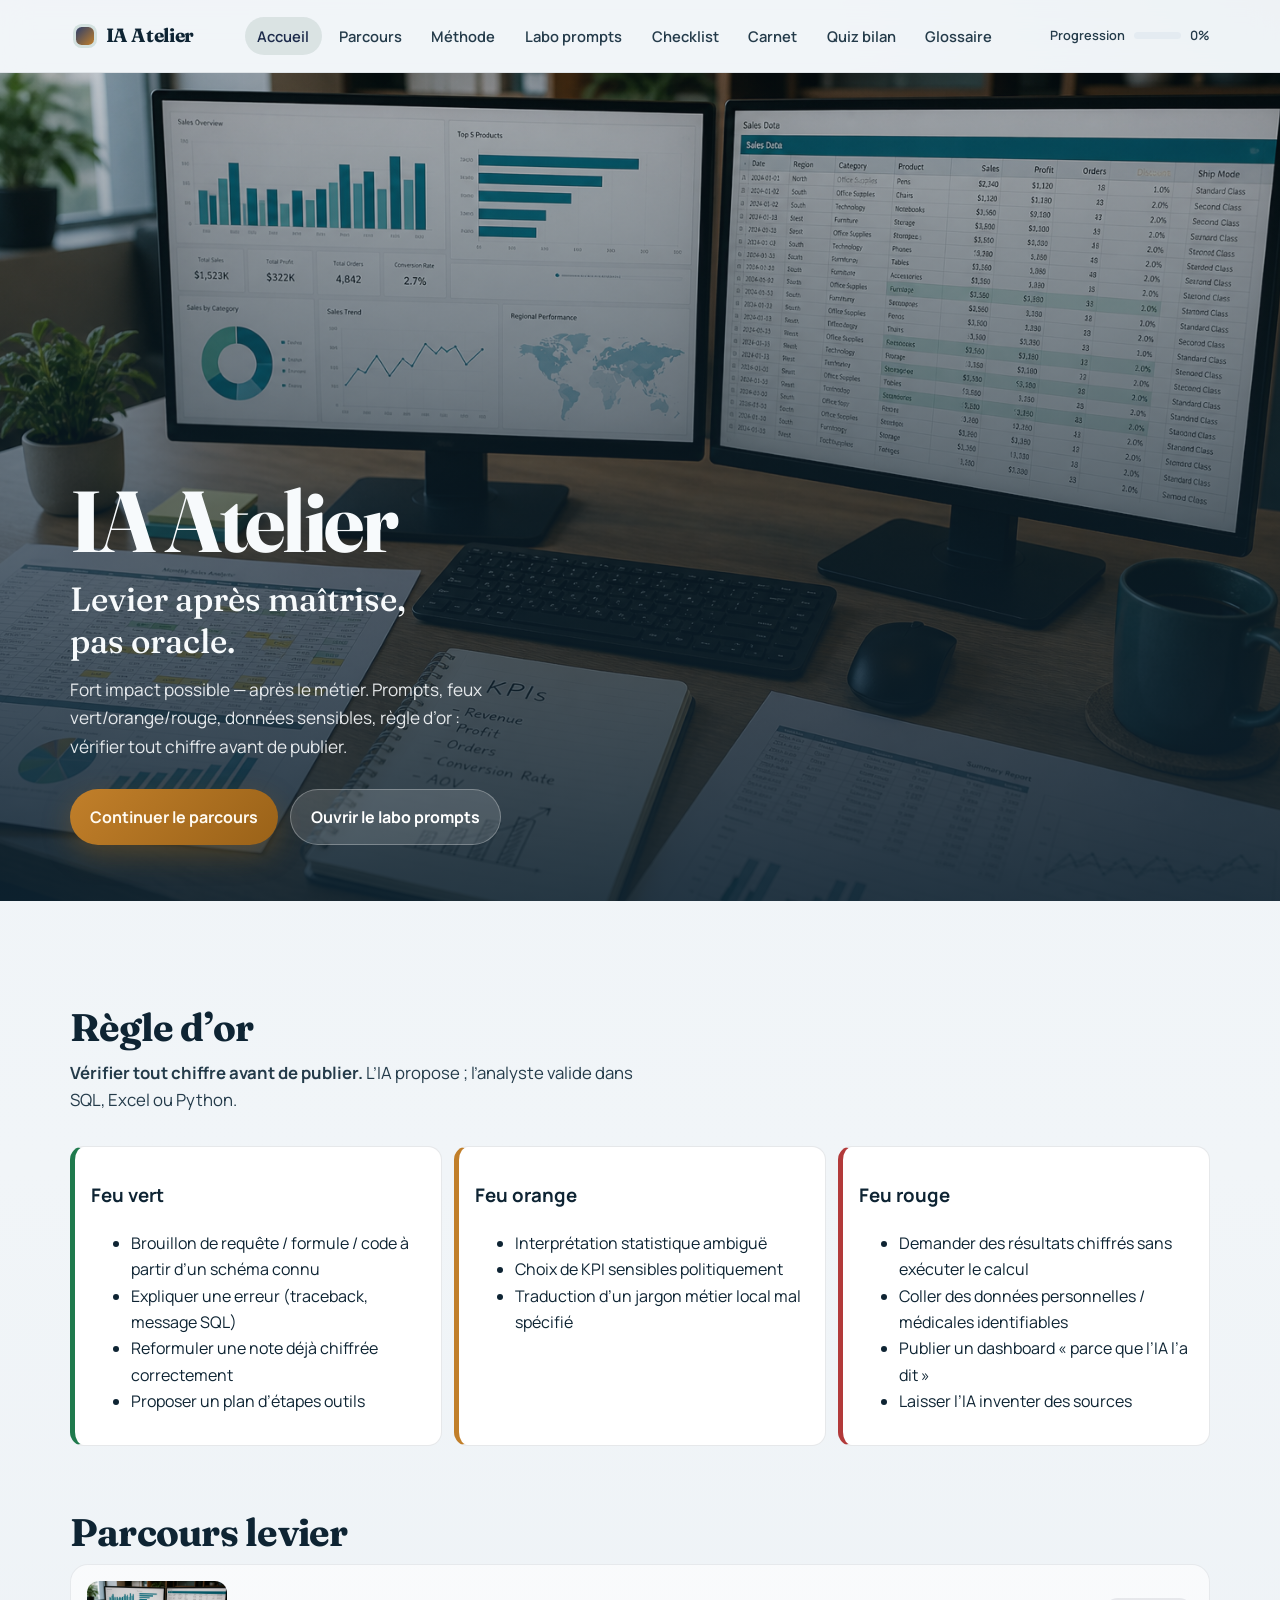
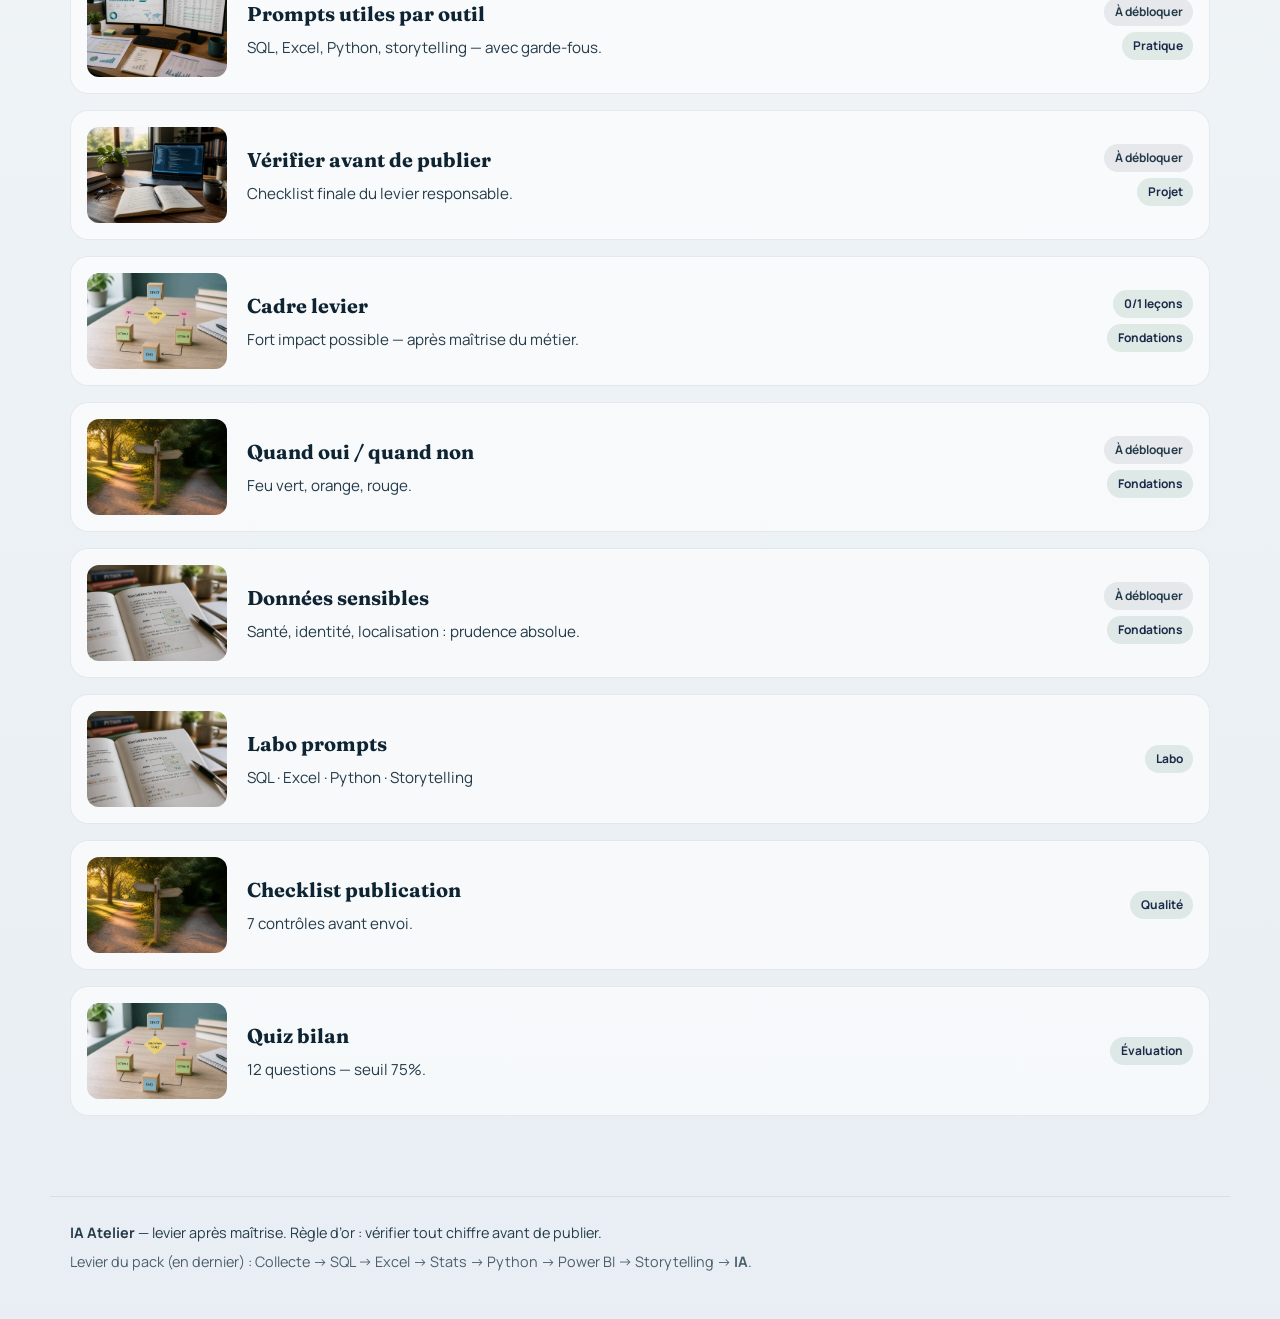
==== 08_ia-atelier/index.html @ 306015ab "Initial commit: CAS Academy — Campus Analyse & Suivi Plateforme unifiée Data Analyst et Expert S&E." ====
<!DOCTYPE html>
<html lang="fr">
<head>
  <meta charset="UTF-8" />
  <meta name="viewport" content="width=device-width, initial-scale=1" />
  <meta name="description" content="IA Atelier — levier Data Analyst après maîtrise : prompts, vérification des chiffres, données sensibles, limites." />
  <title>IA Atelier — Levier Data Analyst</title>
  <link rel="preconnect" href="https://fonts.googleapis.com" />
  <link rel="preconnect" href="https://fonts.gstatic.com" crossorigin />
  <link href="https://fonts.googleapis.com/css2?family=Fraunces:opsz,wght@9..144,500;9..144,700&family=Manrope:wght@400;500;600;700&family=JetBrains+Mono:wght@400;500&display=swap" rel="stylesheet" />
  <link rel="stylesheet" href="css/styles.css" />
  <style>
    :root {
      --leaf: #2c3e6b;
      --forest: #1c2a4a;
      --mint: #7f93c4;
      --amber: #c17f2a;
      --amber-deep: #9a6218;
      --sky: #3d5a8a;
    }
    .brand-mark { background: linear-gradient(135deg, #2c3e6b, #c17f2a); }
    .prompt-card {
      background: #fff;
      border: 1px solid rgba(14,36,51,0.12);
      border-radius: 14px;
      padding: 0.9rem 1rem;
      margin-bottom: 0.75rem;
    }
    .prompt-card pre {
      margin: 0.5rem 0 0;
      padding: 0.75rem;
      background: #122633;
      color: #d7e8f2;
      border-radius: 10px;
      white-space: pre-wrap;
      font-size: 0.82rem;
      font-family: var(--font-mono);
    }
    .traffic {
      display: grid;
      grid-template-columns: repeat(auto-fit, minmax(220px, 1fr));
      gap: 0.75rem;
    }
    .traffic article {
      border-radius: 14px;
      padding: 0.9rem 1rem;
      border: 1px solid rgba(14,36,51,0.1);
      background: #fff;
    }
    .traffic .go { border-left: 5px solid #1f7a4d; }
    .traffic .slow { border-left: 5px solid #c17f2a; }
    .traffic .stop { border-left: 5px solid #b23a3a; }
    .check-item {
      display: flex; gap: 0.6rem; align-items: flex-start;
      padding: 0.55rem 0.2rem; border-bottom: 1px solid #e6eef3;
      font-size: 0.95rem;
    }
    .lab-selects {
      display: flex; flex-wrap: wrap; gap: 0.6rem; margin: 0.75rem 0 1rem;
    }
    .lab-selects select, .lab-selects button {
      font: inherit; padding: 0.55rem 0.75rem; border-radius: 10px; border: 1px solid #c5d4df;
    }
    .sensitive-box {
      background: #fff5f5;
      border: 1px solid #e8b4b4;
      border-radius: 14px;
      padding: 0.9rem 1rem;
      margin: 0.75rem 0;
    }
  </style>
</head>
<body>
  <a class="skip-link" href="#main">Aller au contenu</a>
  <header class="site-header">
    <div class="header-inner">
      <button type="button" class="brand" data-nav="home" aria-label="Accueil">
        <span class="brand-mark" aria-hidden="true"></span>
        <span class="brand-text">IA Atelier</span>
      </button>
      <nav class="site-nav" aria-label="Navigation principale">
        <button type="button" data-nav="home">Accueil</button>
        <button type="button" data-nav="parcours">Parcours</button>
        <button type="button" data-nav="methode">Méthode</button>
        <button type="button" data-nav="labo">Labo prompts</button>
        <button type="button" data-nav="checklist">Checklist</button>
        <button type="button" data-nav="carnet">Carnet</button>
        <button type="button" data-nav="bilan">Quiz bilan</button>
        <button type="button" data-nav="glossaire">Glossaire</button>
      </nav>
      <div class="header-progress" title="Progression">
        <span class="progress-label">Progression</span>
        <div class="progress-track"><div class="progress-fill" id="global-progress-fill"></div></div>
        <span class="progress-value" id="global-progress-value">0%</span>
      </div>
    </div>
  </header>
  <main id="main"></main>
  <footer class="site-footer">
    <p><strong>IA Atelier</strong> — levier après maîtrise. Règle d’or : vérifier tout chiffre avant de publier.</p>
    <p class="footer-note">Levier du pack (en dernier) : Collecte → SQL → Excel → Stats → Python → Power BI → Storytelling → <strong>IA</strong>.</p>
  </footer>
  <script src="js/content.js"></script>
  <script src="js/prompt-lab.js"></script>
  <script src="js/app.js"></script>
</body>
</html>
---- 08_ia-atelier/css/styles.css ----
/* Python Atelier — identité visuelle académique, claire, chaleureuse */

:root {
  --ink: #0e2433;
  --ink-soft: #243b4a;
  --forest: #1b4332;
  --leaf: #2d6a4f;
  --mint: #95d5b2;
  --paper: #f1f5f8;
  --paper-2: #e4ebf1;
  --mist: #c5d4df;
  --amber: #c9852a;
  --amber-deep: #a66b18;
  --sky: #3d7ea6;
  --danger: #b23a3a;
  --ok: #1f7a4d;
  --code-bg: #122633;
  --shadow: 0 18px 50px rgba(14, 36, 51, 0.12);
  --radius: 18px;
  --font-display: "Fraunces", Georgia, serif;
  --font-body: "Manrope", system-ui, sans-serif;
  --font-mono: "JetBrains Mono", ui-monospace, monospace;
  --header-h: 72px;
  --ease: cubic-bezier(0.22, 1, 0.36, 1);
}

*,
*::before,
*::after {
  box-sizing: border-box;
}

html {
  scroll-behavior: smooth;
}

body {
  margin: 0;
  min-height: 100vh;
  font-family: var(--font-body);
  color: var(--ink);
  background:
    radial-gradient(1200px 600px at 10% -10%, rgba(61, 126, 166, 0.14), transparent 55%),
    radial-gradient(900px 500px at 100% 0%, rgba(45, 106, 79, 0.12), transparent 50%),
    linear-gradient(180deg, #eef3f7 0%, var(--paper) 40%, #e8eef3 100%);
  line-height: 1.65;
}

img {
  max-width: 100%;
  display: block;
}

button,
input,
textarea,
select {
  font: inherit;
}

button {
  cursor: pointer;
  border: none;
  background: none;
  color: inherit;
}

.skip-link {
  position: absolute;
  left: -999px;
  top: 0;
  background: var(--ink);
  color: white;
  padding: 0.75rem 1rem;
  z-index: 1000;
}

.skip-link:focus {
  left: 1rem;
  top: 1rem;
}

/* Header */

.site-header {
  position: sticky;
  top: 0;
  z-index: 50;
  backdrop-filter: blur(14px);
  background: rgba(241, 245, 248, 0.86);
  border-bottom: 1px solid rgba(14, 36, 51, 0.08);
}

.header-inner {
  max-width: 1180px;
  margin: 0 auto;
  min-height: var(--header-h);
  padding: 0.75rem 1.25rem;
  display: flex;
  align-items: center;
  gap: 1.25rem;
  justify-content: space-between;
}

.brand {
  display: inline-flex;
  align-items: center;
  gap: 0.7rem;
  font-family: var(--font-display);
  font-weight: 700;
  font-size: 1.2rem;
  letter-spacing: -0.02em;
}

.brand-mark {
  width: 1.15rem;
  height: 1.15rem;
  border-radius: 0.35rem;
  background:
    linear-gradient(135deg, var(--leaf), var(--sky));
  box-shadow: 0 0 0 3px rgba(45, 106, 79, 0.15);
}

.site-nav {
  display: flex;
  flex-wrap: wrap;
  gap: 0.25rem;
}

.site-nav button {
  padding: 0.45rem 0.8rem;
  border-radius: 999px;
  color: var(--ink-soft);
  font-weight: 600;
  font-size: 0.92rem;
  transition: background 0.25s var(--ease), color 0.25s var(--ease);
}

.site-nav button:hover,
.site-nav button[aria-current="page"] {
  background: rgba(27, 67, 50, 0.1);
  color: var(--forest);
}

.header-progress {
  display: flex;
  align-items: center;
  gap: 0.55rem;
  min-width: 160px;
  font-size: 0.8rem;
  font-weight: 600;
  color: var(--ink-soft);
}

.progress-track {
  flex: 1;
  height: 7px;
  border-radius: 999px;
  background: var(--paper-2);
  overflow: hidden;
}

.progress-fill {
  height: 100%;
  width: 0%;
  background: linear-gradient(90deg, var(--leaf), var(--sky));
  transition: width 0.5s var(--ease);
}

/* Layout */

#main {
  min-height: calc(100vh - var(--header-h) - 120px);
}

.wrap {
  max-width: 1180px;
  margin: 0 auto;
  padding: 2rem 1.25rem 4rem;
}

/* Hero — une seule composition, brand d'abord */

.hero {
  position: relative;
  min-height: min(92vh, 860px);
  display: grid;
  align-items: end;
  color: #f7fafc;
  overflow: hidden;
  isolation: isolate;
}

.hero-media {
  position: absolute;
  inset: 0;
  z-index: -2;
}

.hero-media img {
  width: 100%;
  height: 100%;
  object-fit: cover;
  transform: scale(1.04);
  animation: heroDrift 18s var(--ease) infinite alternate;
}

.hero::after {
  content: "";
  position: absolute;
  inset: 0;
  z-index: -1;
  background:
    linear-gradient(180deg, rgba(14, 36, 51, 0.25) 0%, rgba(14, 36, 51, 0.55) 45%, rgba(14, 36, 51, 0.88) 100%);
}

.hero-content {
  max-width: 1180px;
  width: 100%;
  margin: 0 auto;
  padding: 5rem 1.25rem 3.5rem;
  animation: riseIn 0.9s var(--ease) both;
}

.hero-brand {
  font-family: var(--font-display);
  font-size: clamp(2.8rem, 7vw, 5.4rem);
  line-height: 0.95;
  letter-spacing: -0.03em;
  margin: 0 0 1rem;
  font-weight: 700;
}

.hero h1 {
  margin: 0 0 0.85rem;
  max-width: 16ch;
  font-family: var(--font-display);
  font-size: clamp(1.45rem, 2.8vw, 2.1rem);
  font-weight: 500;
  line-height: 1.25;
}

.hero-lead {
  margin: 0 0 1.75rem;
  max-width: 38ch;
  font-size: 1.08rem;
  color: rgba(247, 250, 252, 0.9);
}

.hero-actions {
  display: flex;
  flex-wrap: wrap;
  gap: 0.75rem;
}

.btn {
  display: inline-flex;
  align-items: center;
  justify-content: center;
  gap: 0.5rem;
  padding: 0.85rem 1.25rem;
  border-radius: 999px;
  font-weight: 700;
  transition: transform 0.25s var(--ease), background 0.25s var(--ease), box-shadow 0.25s var(--ease);
}

.btn:hover {
  transform: translateY(-2px);
}

.btn-primary {
  background: linear-gradient(135deg, var(--amber), var(--amber-deep));
  color: #fffaf0;
  box-shadow: 0 10px 28px rgba(166, 107, 24, 0.35);
}

.btn-secondary {
  background: rgba(255, 255, 255, 0.14);
  color: white;
  border: 1px solid rgba(255, 255, 255, 0.28);
  backdrop-filter: blur(8px);
}

.btn-dark {
  background: var(--ink);
  color: white;
}

.btn-ghost {
  background: transparent;
  border: 1px solid rgba(14, 36, 51, 0.18);
  color: var(--ink);
}

.btn-small {
  padding: 0.55rem 0.95rem;
  font-size: 0.9rem;
}

/* Sections */

.section-title {
  font-family: var(--font-display);
  font-size: clamp(1.8rem, 3vw, 2.5rem);
  letter-spacing: -0.02em;
  margin: 0 0 0.6rem;
  line-height: 1.15;
}

.section-lead {
  margin: 0 0 2rem;
  max-width: 58ch;
  color: var(--ink-soft);
  font-size: 1.05rem;
}

.home-method {
  padding: 4.5rem 0 2rem;
}

.method-strip {
  display: grid;
  grid-template-columns: repeat(4, 1fr);
  gap: 1rem;
  margin-top: 1.5rem;
}

.method-step {
  position: relative;
  padding: 1.4rem 1.2rem 1.5rem;
  border-radius: var(--radius);
  background: rgba(255, 255, 255, 0.55);
  border: 1px solid rgba(14, 36, 51, 0.08);
  overflow: hidden;
  animation: riseIn 0.7s var(--ease) both;
}

.method-step:nth-child(2) { animation-delay: 0.08s; }
.method-step:nth-child(3) { animation-delay: 0.16s; }
.method-step:nth-child(4) { animation-delay: 0.24s; }

.method-step::before {
  content: "";
  position: absolute;
  inset: auto auto 0 0;
  width: 100%;
  height: 3px;
  background: linear-gradient(90deg, var(--leaf), var(--sky));
  transform: scaleX(0);
  transform-origin: left;
  transition: transform 0.45s var(--ease);
}

.method-step:hover::before {
  transform: scaleX(1);
}

.method-num {
  display: inline-block;
  font-family: var(--font-display);
  font-size: 1.8rem;
  color: var(--leaf);
  margin-bottom: 0.35rem;
}

.method-step h3 {
  margin: 0 0 0.4rem;
  font-size: 1.15rem;
}

.method-step p {
  margin: 0;
  color: var(--ink-soft);
  font-size: 0.95rem;
}

.home-path {
  padding: 2rem 0 1rem;
}

.path-list {
  display: grid;
  gap: 1rem;
}

.path-item {
  display: grid;
  grid-template-columns: 140px 1fr auto;
  gap: 1.25rem;
  align-items: center;
  padding: 1rem;
  border-radius: var(--radius);
  background: rgba(255, 255, 255, 0.6);
  border: 1px solid rgba(14, 36, 51, 0.08);
  text-align: left;
  transition: transform 0.25s var(--ease), box-shadow 0.25s var(--ease);
}

.path-item:hover {
  transform: translateY(-3px);
  box-shadow: var(--shadow);
}

.path-item img {
  width: 140px;
  height: 96px;
  object-fit: cover;
  border-radius: 12px;
}

.path-item h3 {
  margin: 0 0 0.3rem;
  font-family: var(--font-display);
  font-size: 1.25rem;
}

.path-item p {
  margin: 0;
  color: var(--ink-soft);
  font-size: 0.95rem;
}

.path-meta {
  display: flex;
  flex-direction: column;
  align-items: flex-end;
  gap: 0.4rem;
  min-width: 110px;
}

.badge {
  display: inline-flex;
  padding: 0.25rem 0.65rem;
  border-radius: 999px;
  font-size: 0.75rem;
  font-weight: 700;
  background: rgba(45, 106, 79, 0.12);
  color: var(--forest);
}

.badge-done {
  background: rgba(31, 122, 77, 0.15);
  color: var(--ok);
}

.badge-locked {
  background: rgba(14, 36, 51, 0.08);
  color: var(--ink-soft);
}

/* Parcours */

.module-grid {
  display: grid;
  gap: 1.25rem;
}

.module-block {
  display: grid;
  grid-template-columns: 220px 1fr;
  gap: 0;
  border-radius: calc(var(--radius) + 4px);
  overflow: hidden;
  background: rgba(255, 255, 255, 0.65);
  border: 1px solid rgba(14, 36, 51, 0.08);
  box-shadow: 0 8px 30px rgba(14, 36, 51, 0.05);
}

.module-visual {
  position: relative;
  min-height: 220px;
}

.module-visual img {
  width: 100%;
  height: 100%;
  object-fit: cover;
}

.module-body {
  padding: 1.4rem 1.5rem 1.5rem;
}

.module-body h2 {
  margin: 0 0 0.4rem;
  font-family: var(--font-display);
  font-size: 1.55rem;
}

.module-body > p {
  margin: 0 0 1rem;
  color: var(--ink-soft);
}

.lesson-list {
  display: grid;
  gap: 0.55rem;
}

.lesson-row {
  display: grid;
  grid-template-columns: 1fr auto;
  gap: 0.75rem;
  align-items: center;
  padding: 0.75rem 0.9rem;
  border-radius: 12px;
  background: rgba(241, 245, 248, 0.9);
  border: 1px solid transparent;
  text-align: left;
  transition: border-color 0.2s var(--ease), background 0.2s var(--ease);
}

.lesson-row:hover:not(:disabled) {
  border-color: rgba(45, 106, 79, 0.35);
  background: white;
}

.lesson-row:disabled {
  opacity: 0.55;
  cursor: not-allowed;
}

.lesson-row strong {
  display: block;
  font-size: 0.98rem;
}

.lesson-row span {
  color: var(--ink-soft);
  font-size: 0.85rem;
}

/* Lesson view */

.lesson-layout {
  display: grid;
  grid-template-columns: 250px 1fr;
  gap: 1.5rem;
  align-items: start;
}

.lesson-aside {
  position: sticky;
  top: calc(var(--header-h) + 1rem);
  padding: 1rem;
  border-radius: var(--radius);
  background: rgba(255, 255, 255, 0.7);
  border: 1px solid rgba(14, 36, 51, 0.08);
}

.lesson-aside h2 {
  margin: 0 0 0.75rem;
  font-size: 1rem;
  font-family: var(--font-display);
}

.phase-nav {
  display: grid;
  gap: 0.4rem;
}

.phase-nav button {
  text-align: left;
  padding: 0.55rem 0.7rem;
  border-radius: 10px;
  font-weight: 600;
  font-size: 0.9rem;
  color: var(--ink-soft);
}

.phase-nav button[aria-current="true"],
.phase-nav button:hover {
  background: rgba(27, 67, 50, 0.1);
  color: var(--forest);
}

.lesson-panel {
  padding: 1.75rem;
  border-radius: calc(var(--radius) + 2px);
  background: rgba(255, 255, 255, 0.78);
  border: 1px solid rgba(14, 36, 51, 0.08);
  box-shadow: var(--shadow);
  animation: riseIn 0.45s var(--ease) both;
}

.lesson-kicker {
  margin: 0 0 0.35rem;
  color: var(--leaf);
  font-weight: 700;
  font-size: 0.85rem;
  letter-spacing: 0.04em;
  text-transform: uppercase;
}

.lesson-panel h1 {
  margin: 0 0 1rem;
  font-family: var(--font-display);
  font-size: clamp(1.7rem, 3vw, 2.3rem);
  letter-spacing: -0.02em;
  line-height: 1.15;
}

.lesson-figure {
  margin: 0 0 1.5rem;
  border-radius: 16px;
  overflow: hidden;
}

.lesson-figure img {
  width: 100%;
  max-height: 320px;
  object-fit: cover;
}

.lesson-figure figcaption {
  padding: 0.65rem 0.85rem;
  background: var(--paper-2);
  font-size: 0.85rem;
  color: var(--ink-soft);
}

.prose p,
.prose li {
  color: var(--ink-soft);
}

.prose p {
  margin: 0 0 1rem;
}

.prose ul,
.prose ol {
  margin: 0 0 1.2rem;
  padding-left: 1.2rem;
}

.prose strong {
  color: var(--ink);
}

.callout {
  margin: 1.25rem 0;
  padding: 1rem 1.1rem;
  border-radius: 14px;
  background: linear-gradient(135deg, rgba(45, 106, 79, 0.1), rgba(61, 126, 166, 0.1));
  border-left: 4px solid var(--leaf);
}

.callout h3 {
  margin: 0 0 0.35rem;
  font-size: 1rem;
}

.callout p {
  margin: 0;
}

.analogy {
  margin: 1.25rem 0;
  padding: 1.1rem 1.2rem;
  border-radius: 14px;
  background: rgba(201, 133, 42, 0.1);
  border: 1px solid rgba(201, 133, 42, 0.22);
}

.analogy h3 {
  margin: 0 0 0.35rem;
  color: var(--amber-deep);
  font-size: 0.95rem;
}

.code-block {
  margin: 1.1rem 0;
  border-radius: 14px;
  overflow: hidden;
  background: var(--code-bg);
  color: #e7f0f6;
  box-shadow: inset 0 0 0 1px rgba(255, 255, 255, 0.05);
}

.code-block header {
  display: flex;
  justify-content: space-between;
  align-items: center;
  padding: 0.55rem 0.9rem;
  background: rgba(255, 255, 255, 0.04);
  font-size: 0.8rem;
  color: rgba(231, 240, 246, 0.7);
}

.code-block pre {
  margin: 0;
  padding: 1rem 1.1rem 1.2rem;
  overflow-x: auto;
  font-family: var(--font-mono);
  font-size: 0.9rem;
  line-height: 1.55;
}

.code-block code {
  font-family: inherit;
}

.annotation {
  margin: 0.4rem 0 1rem;
  font-size: 0.92rem;
  color: var(--ink-soft);
}

.phase-actions {
  display: flex;
  flex-wrap: wrap;
  gap: 0.65rem;
  margin-top: 1.75rem;
  padding-top: 1.25rem;
  border-top: 1px solid rgba(14, 36, 51, 0.08);
}

/* Practice / Quiz */

.practice-box,
.quiz-box {
  margin-top: 1rem;
  padding: 1.15rem;
  border-radius: 14px;
  background: var(--paper);
  border: 1px solid rgba(14, 36, 51, 0.08);
}

.practice-box label,
.quiz-box .q-title {
  display: block;
  font-weight: 700;
  margin-bottom: 0.65rem;
}

.practice-box textarea {
  width: 100%;
  min-height: 140px;
  resize: vertical;
  padding: 0.85rem;
  border-radius: 12px;
  border: 1px solid var(--mist);
  background: white;
  font-family: var(--font-mono);
  font-size: 0.9rem;
}

.quiz-options {
  display: grid;
  gap: 0.5rem;
}

.quiz-options label {
  display: flex;
  gap: 0.65rem;
  align-items: flex-start;
  padding: 0.75rem 0.85rem;
  border-radius: 12px;
  background: white;
  border: 1px solid rgba(14, 36, 51, 0.1);
  cursor: pointer;
  transition: border-color 0.2s var(--ease), background 0.2s var(--ease);
}

.quiz-options label:hover {
  border-color: rgba(45, 106, 79, 0.4);
}

.quiz-options input {
  margin-top: 0.2rem;
}

.feedback {
  margin-top: 0.85rem;
  padding: 0.85rem 1rem;
  border-radius: 12px;
  font-weight: 600;
}

.feedback.ok {
  background: rgba(31, 122, 77, 0.12);
  color: var(--ok);
}

.feedback.ko {
  background: rgba(178, 58, 58, 0.1);
  color: var(--danger);
}

.hint {
  margin-top: 0.75rem;
  color: var(--ink-soft);
  font-size: 0.92rem;
}

.retain-list {
  display: grid;
  gap: 0.65rem;
  margin: 1rem 0 0;
  padding: 0;
  list-style: none;
}

.retain-list li {
  padding: 0.85rem 1rem;
  border-radius: 12px;
  background: linear-gradient(90deg, rgba(45, 106, 79, 0.1), transparent);
  border-left: 3px solid var(--leaf);
}

/* Methode page */

.methode-hero {
  display: grid;
  grid-template-columns: 1.1fr 0.9fr;
  gap: 2rem;
  align-items: center;
  margin-bottom: 2rem;
}

.methode-hero img {
  width: 100%;
  height: 340px;
  object-fit: cover;
  border-radius: calc(var(--radius) + 4px);
}

.principle-list {
  display: grid;
  gap: 1rem;
}

.principle {
  padding: 1.2rem 1.3rem;
  border-radius: var(--radius);
  background: rgba(255, 255, 255, 0.7);
  border: 1px solid rgba(14, 36, 51, 0.08);
}

.principle h3 {
  margin: 0 0 0.4rem;
  font-family: var(--font-display);
}

.principle p {
  margin: 0;
  color: var(--ink-soft);
}

/* Playground */

.playground {
  display: grid;
  grid-template-columns: 1fr 1fr;
  gap: 1rem;
  min-height: 420px;
}

.playground .pane {
  border-radius: var(--radius);
  overflow: visible;
  border: 1px solid rgba(14, 36, 51, 0.1);
  background: white;
  display: flex;
  flex-direction: column;
}

.playground .pane header {
  display: flex;
  justify-content: space-between;
  align-items: center;
  padding: 0.7rem 0.9rem;
  background: var(--paper-2);
  font-weight: 700;
  font-size: 0.9rem;
  border-radius: var(--radius) var(--radius) 0 0;
}

.playground-help {
  display: flex;
  flex-wrap: wrap;
  gap: 0.55rem 1rem;
  margin: 0 0 1rem;
  padding: 0.75rem 1rem;
  border-radius: 12px;
  background: rgba(45, 106, 79, 0.08);
  color: var(--ink-soft);
  font-size: 0.88rem;
}

.editor-wrap {
  position: relative;
  flex: 1;
  display: flex;
  flex-direction: column;
  min-height: 0;
}

.playground textarea,
.editor-wrap textarea,
#practice-input {
  width: 100%;
}

.playground .editor-wrap textarea {
  flex: 1;
  min-height: 320px;
  border: none;
  resize: vertical;
  padding: 1rem;
  font-family: var(--font-mono);
  font-size: 0.9rem;
  background: var(--code-bg);
  color: #e7f0f6;
  border-radius: 0 0 var(--radius) var(--radius);
}

.practice-box .editor-wrap {
  margin-bottom: 0.5rem;
}

.ac-menu {
  position: absolute;
  left: 0.75rem;
  right: 0.75rem;
  top: 2.4rem;
  z-index: 20;
  margin: 0;
  padding: 0.35rem;
  list-style: none;
  border-radius: 12px;
  background: #0f2430;
  border: 1px solid rgba(149, 213, 178, 0.35);
  box-shadow: 0 16px 40px rgba(0, 0, 0, 0.35);
  max-height: 240px;
  overflow: auto;
}

.ac-item {
  display: flex;
  justify-content: space-between;
  gap: 0.75rem;
  padding: 0.55rem 0.7rem;
  border-radius: 8px;
  color: #e7f0f6;
  cursor: pointer;
  font-size: 0.86rem;
}

.ac-item span {
  color: rgba(231, 240, 246, 0.55);
  font-size: 0.78rem;
}

.ac-item.is-active,
.ac-item:hover {
  background: rgba(45, 106, 79, 0.45);
}

#py-teacher {
  padding: 0.75rem 0.75rem 0;
}

#py-teacher:empty {
  display: none;
}

.teacher-card {
  margin: 0 0 0.75rem;
  padding: 1rem 1.05rem;
  border-radius: 14px;
  background: linear-gradient(135deg, rgba(201, 133, 42, 0.14), rgba(45, 106, 79, 0.1));
  border: 1px solid rgba(201, 133, 42, 0.28);
  color: var(--ink);
}

.teacher-card-top {
  display: flex;
  justify-content: space-between;
  align-items: center;
  gap: 0.75rem;
  margin-bottom: 0.35rem;
}

.teacher-kicker {
  margin: 0;
  font-size: 0.75rem;
  font-weight: 700;
  letter-spacing: 0.04em;
  text-transform: uppercase;
  color: var(--amber-deep);
}

.teacher-nav {
  display: inline-flex;
  align-items: center;
  gap: 0.35rem;
  padding: 0.15rem;
  border-radius: 999px;
  background: rgba(14, 36, 51, 0.06);
}

.teacher-nav-btn {
  width: 1.85rem;
  height: 1.85rem;
  border-radius: 999px;
  font-size: 1.15rem;
  line-height: 1;
  font-weight: 700;
  color: var(--ink);
  background: white;
  border: 1px solid rgba(14, 36, 51, 0.12);
}

.teacher-nav-btn:hover:not(:disabled) {
  background: rgba(45, 106, 79, 0.12);
  color: var(--forest);
}

.teacher-nav-btn:disabled {
  opacity: 0.35;
  cursor: not-allowed;
}

.teacher-nav-count {
  min-width: 2.6rem;
  text-align: center;
  font-weight: 700;
  font-variant-numeric: tabular-nums;
  font-size: 0.9rem;
}

.teacher-title-row {
  display: flex;
  flex-wrap: wrap;
  align-items: center;
  gap: 0.55rem;
  margin: 0 0 0.85rem;
}

.teacher-card h3 {
  margin: 0;
  font-family: var(--font-display);
  font-size: 1.2rem;
}

.teacher-line-badge {
  display: inline-flex;
  padding: 0.2rem 0.55rem;
  border-radius: 999px;
  font-size: 0.75rem;
  font-weight: 700;
  background: rgba(61, 126, 166, 0.14);
  color: var(--sky);
}

#run-python kbd {
  display: inline-block;
  margin-left: 0.15rem;
  padding: 0.05rem 0.35rem;
  border-radius: 5px;
  font-family: var(--font-body);
  font-size: 0.72rem;
  font-weight: 600;
  background: rgba(255, 255, 255, 0.16);
  border: 1px solid rgba(255, 255, 255, 0.22);
}

.teacher-grid {
  display: grid;
  gap: 0.75rem;
}

.teacher-grid h4 {
  margin: 0 0 0.25rem;
  font-size: 0.82rem;
  text-transform: uppercase;
  letter-spacing: 0.03em;
  color: var(--forest);
}

.teacher-grid p {
  margin: 0;
  color: var(--ink-soft);
  font-size: 0.92rem;
}

.teacher-pre {
  white-space: pre-wrap;
  font-family: var(--font-body);
}

.teacher-snippet {
  margin: 0 0 0.9rem;
  padding: 0.65rem 0.75rem;
  border-radius: 10px;
  background: var(--code-bg);
  color: #e7f0f6;
}

.teacher-snippet span {
  display: block;
  margin-bottom: 0.35rem;
  font-size: 0.72rem;
  font-weight: 700;
  letter-spacing: 0.04em;
  text-transform: uppercase;
  color: rgba(231, 240, 246, 0.65);
}

.teacher-snippet pre {
  margin: 0;
  font-family: var(--font-mono);
  font-size: 0.88rem;
  white-space: pre-wrap;
}

.teacher-extras {
  margin-top: 0.85rem;
  display: grid;
  gap: 0.4rem;
}

.teacher-extra {
  display: flex;
  flex-direction: column;
  gap: 0.15rem;
  padding: 0.55rem 0.7rem;
  border-radius: 10px;
  background: rgba(255, 255, 255, 0.55);
  font-size: 0.88rem;
}

.teacher-details {
  margin-top: 0.85rem;
  font-size: 0.85rem;
  color: var(--ink-soft);
}

.teacher-details pre {
  margin: 0.5rem 0 0;
  padding: 0.7rem;
  border-radius: 10px;
  background: var(--code-bg);
  color: #d7e8f2;
  white-space: pre-wrap;
  font-family: var(--font-mono);
  font-size: 0.78rem;
}

.playground #py-output {
  flex: 1;
  min-height: 180px;
  margin: 0;
  padding: 1rem;
  overflow: auto;
  white-space: pre-wrap;
  font-family: var(--font-mono);
  font-size: 0.88rem;
  background: #0b1a24;
  color: #d7e8f2;
  border-radius: 0 0 var(--radius) var(--radius);
}

.playground-note {
  margin-top: 1rem;
  color: var(--ink-soft);
  font-size: 0.92rem;
}

.practice-box .teacher-card {
  margin-top: 0.85rem;
}

/* Quiz bilan & labo */

.bilan-form {
  display: grid;
  gap: 1rem;
}

.bilan-q {
  margin: 0;
  padding: 1.1rem 1.2rem;
  border-radius: var(--radius);
  border: 1px solid rgba(14, 36, 51, 0.1);
  background: rgba(255, 255, 255, 0.75);
}

.bilan-q legend {
  padding: 0 0.25rem;
  font-weight: 700;
  font-size: 1.02rem;
}

.bilan-num {
  display: inline-block;
  margin-right: 0.35rem;
  color: var(--leaf);
  font-family: var(--font-display);
}

.bilan-theme {
  margin: 0.35rem 0 0.75rem;
  font-size: 0.85rem;
  font-weight: 600;
  color: var(--sky);
}

.bilan-last,
.labo-path {
  margin: 0 0 1.25rem;
  padding: 0.85rem 1rem;
  border-radius: 12px;
  background: rgba(45, 106, 79, 0.1);
  color: var(--ink-soft);
}

.labo-path code {
  display: inline-block;
  margin-top: 0.35rem;
  font-family: var(--font-mono);
  font-size: 0.88rem;
  color: var(--ink);
}

.labo-check {
  margin: 0 0 1.5rem;
  padding-left: 1.2rem;
  color: var(--ink-soft);
}

.labo-check li {
  margin: 0.35rem 0;
}

.bilan-score-card {
  margin-top: 1.5rem;
  padding: 1.4rem 1.5rem;
  border-radius: calc(var(--radius) + 2px);
  background: rgba(255, 255, 255, 0.85);
  border: 1px solid rgba(14, 36, 51, 0.1);
  box-shadow: var(--shadow);
}

.bilan-score-card h2 {
  margin: 0 0 0.5rem;
  font-family: var(--font-display);
}

.weak-list {
  margin: 0.75rem 0 1rem;
  padding-left: 1.1rem;
}

.weak-list li {
  margin: 0.35rem 0;
}

.weak-ok { color: var(--ok); }
.weak-mid { color: var(--amber-deep); }
.weak-ko { color: var(--danger); }

.bilan-details {
  display: grid;
  gap: 0.65rem;
}

.bilan-detail {
  padding: 0.85rem 1rem;
  border-radius: 12px;
  border-left: 4px solid var(--mist);
  background: var(--paper);
}

.bilan-detail.is-ok {
  border-left-color: var(--ok);
}

.bilan-detail.is-ko {
  border-left-color: var(--danger);
}

.bilan-detail p {
  margin: 0.25rem 0;
}

/* Tracks & carnet */

.track-overview {
  display: grid;
  grid-template-columns: 1fr 1fr;
  gap: 1rem;
  margin-top: 1.25rem;
}

.track-card {
  padding: 1.35rem 1.4rem;
  border-radius: var(--radius);
  background: rgba(255, 255, 255, 0.72);
  border: 1px solid rgba(14, 36, 51, 0.08);
}

.track-card h3 {
  margin: 0 0 0.35rem;
  font-family: var(--font-display);
  font-size: 1.45rem;
}

.track-sub {
  margin: 0 0 0.65rem;
  font-weight: 700;
  color: var(--leaf);
}

.track-card p {
  margin: 0 0 1rem;
  color: var(--ink-soft);
}

.track-progress {
  display: grid;
  gap: 0.45rem;
  font-size: 0.85rem;
  font-weight: 600;
  color: var(--ink-soft);
}

.carnet-toolbar {
  display: flex;
  justify-content: space-between;
  gap: 1rem;
  align-items: flex-start;
  margin-bottom: 1rem;
}

.carnet-print-header {
  display: none;
}

.carnet-section {
  margin: 1.5rem 0 2rem;
  padding: 1.25rem 1.35rem;
  border-radius: var(--radius);
  background: rgba(255, 255, 255, 0.75);
  border: 1px solid rgba(14, 36, 51, 0.08);
}

.carnet-section h2 {
  margin: 0 0 1rem;
  font-family: var(--font-display);
}

.carnet-list {
  margin: 0;
  padding-left: 1.2rem;
  display: grid;
  gap: 1.1rem;
}

.carnet-item p {
  margin: 0 0 0.55rem;
}

.carnet-lines {
  height: 72px;
  border-radius: 10px;
  background:
    repeating-linear-gradient(
      to bottom,
      transparent 0 22px,
      rgba(14, 36, 51, 0.12) 22px 23px
    );
  border: 1px dashed rgba(14, 36, 51, 0.18);
}

.carnet-footer {
  color: var(--ink-soft);
  font-size: 0.9rem;
}

@media print {
  .site-header,
  .site-footer,
  .no-print,
  .skip-link {
    display: none !important;
  }

  body {
    background: white;
  }

  .carnet-print-header {
    display: block;
    margin-bottom: 1rem;
    font-size: 0.95rem;
  }

  .carnet-section {
    break-inside: avoid;
    box-shadow: none;
    border: 1px solid #ccc;
  }

  .carnet-lines {
    height: 90px;
  }
}

@media (max-width: 960px) {
  .track-overview {
    grid-template-columns: 1fr;
  }

  .carnet-toolbar {
    flex-direction: column;
  }
}

/* Glossaire */

.glossary-grid {
  display: grid;
  grid-template-columns: repeat(auto-fill, minmax(260px, 1fr));
  gap: 0.85rem;
}

.glossary-item {
  padding: 1rem 1.1rem;
  border-radius: 14px;
  background: rgba(255, 255, 255, 0.7);
  border: 1px solid rgba(14, 36, 51, 0.08);
}

.glossary-item dt {
  font-weight: 700;
  margin-bottom: 0.35rem;
  color: var(--forest);
}

.glossary-item dd {
  margin: 0;
  color: var(--ink-soft);
  font-size: 0.93rem;
}

/* Footer */

.site-footer {
  max-width: 1180px;
  margin: 0 auto;
  padding: 1.5rem 1.25rem 2.5rem;
  color: var(--ink-soft);
  font-size: 0.9rem;
  border-top: 1px solid rgba(14, 36, 51, 0.08);
}

.site-footer p {
  margin: 0 0 0.35rem;
}

.footer-note {
  opacity: 0.8;
}

/* Animations */

@keyframes riseIn {
  from {
    opacity: 0;
    transform: translateY(14px);
  }
  to {
    opacity: 1;
    transform: translateY(0);
  }
}

@keyframes heroDrift {
  from { transform: scale(1.04) translateY(0); }
  to { transform: scale(1.08) translateY(-1.5%); }
}

/* Responsive */

@media (max-width: 960px) {
  .method-strip,
  .lesson-layout,
  .module-block,
  .methode-hero,
  .playground,
  .path-item {
    grid-template-columns: 1fr;
  }

  .path-item img,
  .module-visual {
    height: 180px;
  }

  .path-item img {
    width: 100%;
  }

  .path-meta {
    align-items: flex-start;
    flex-direction: row;
  }

  .lesson-aside {
    position: static;
  }

  .header-progress {
    display: none;
  }
}

@media (max-width: 720px) {
  .site-nav {
    display: none;
  }

  .hero-content {
    padding-top: 7rem;
  }
}
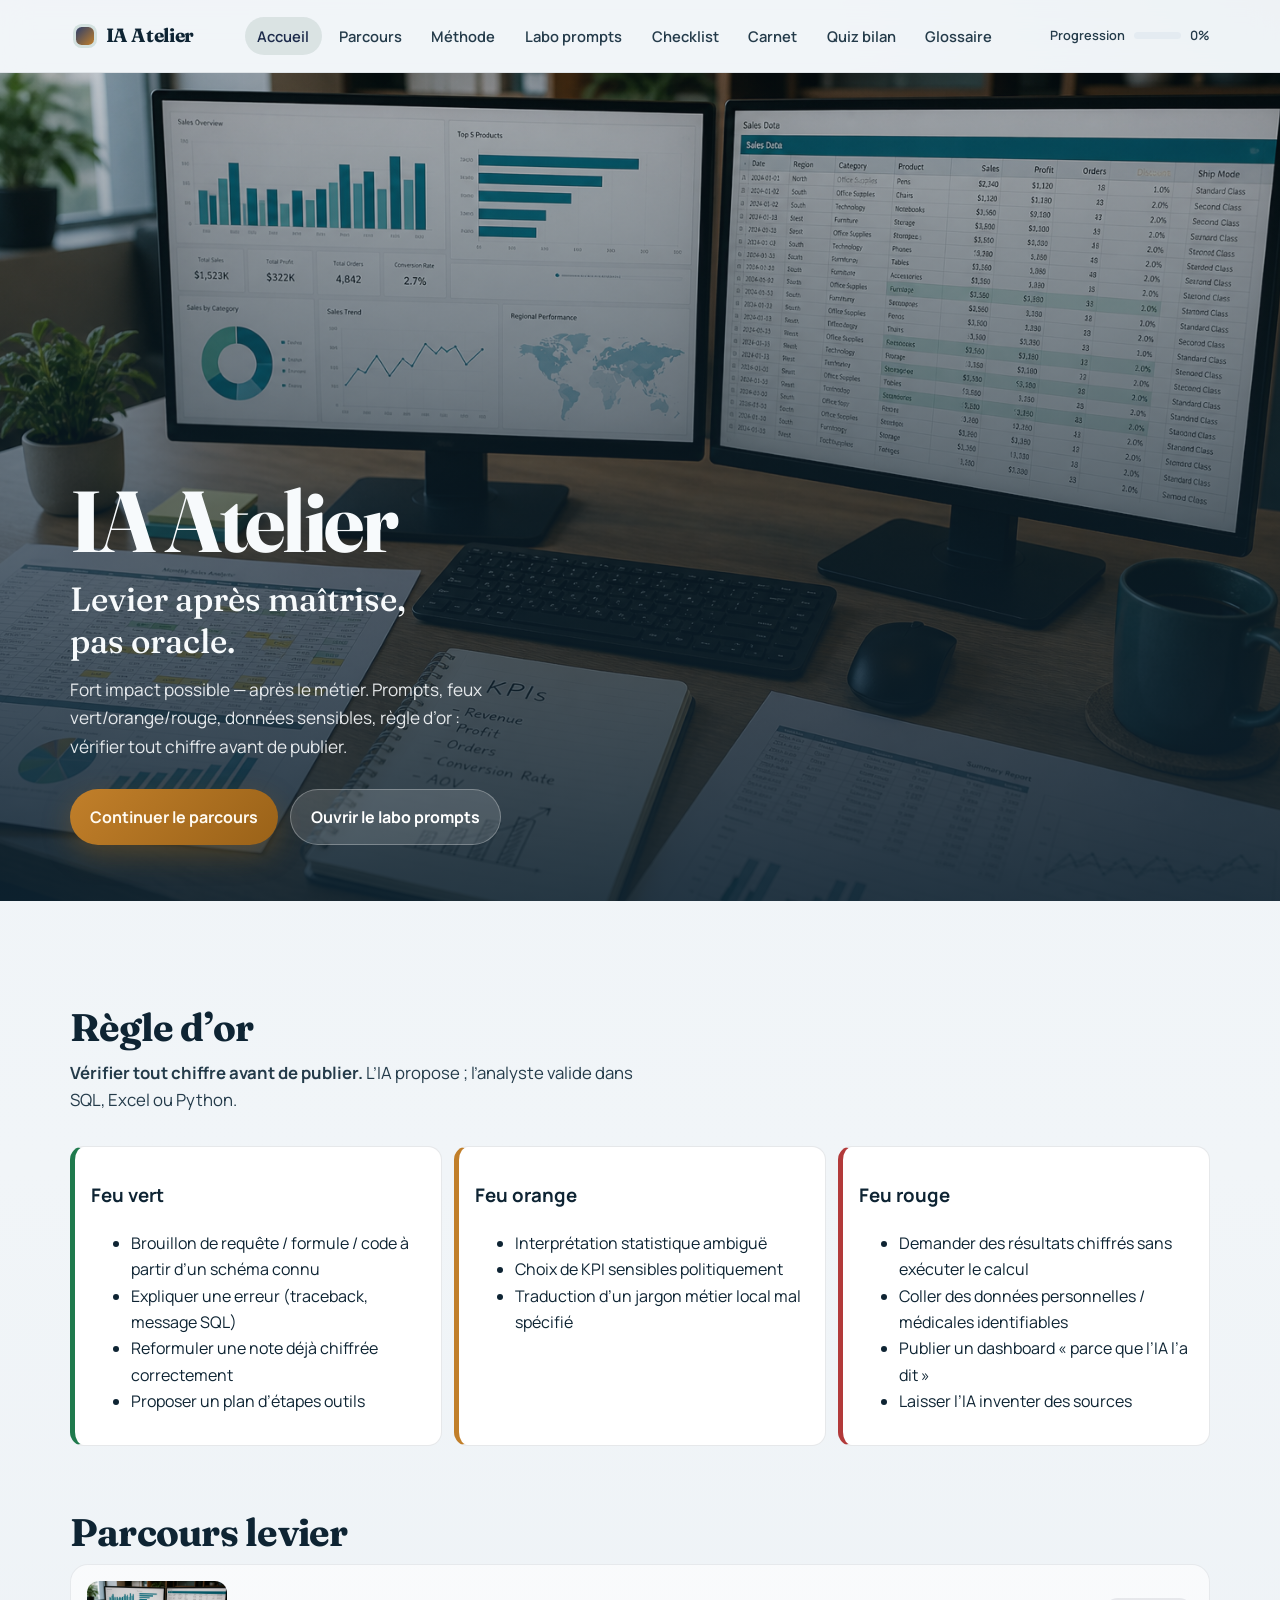
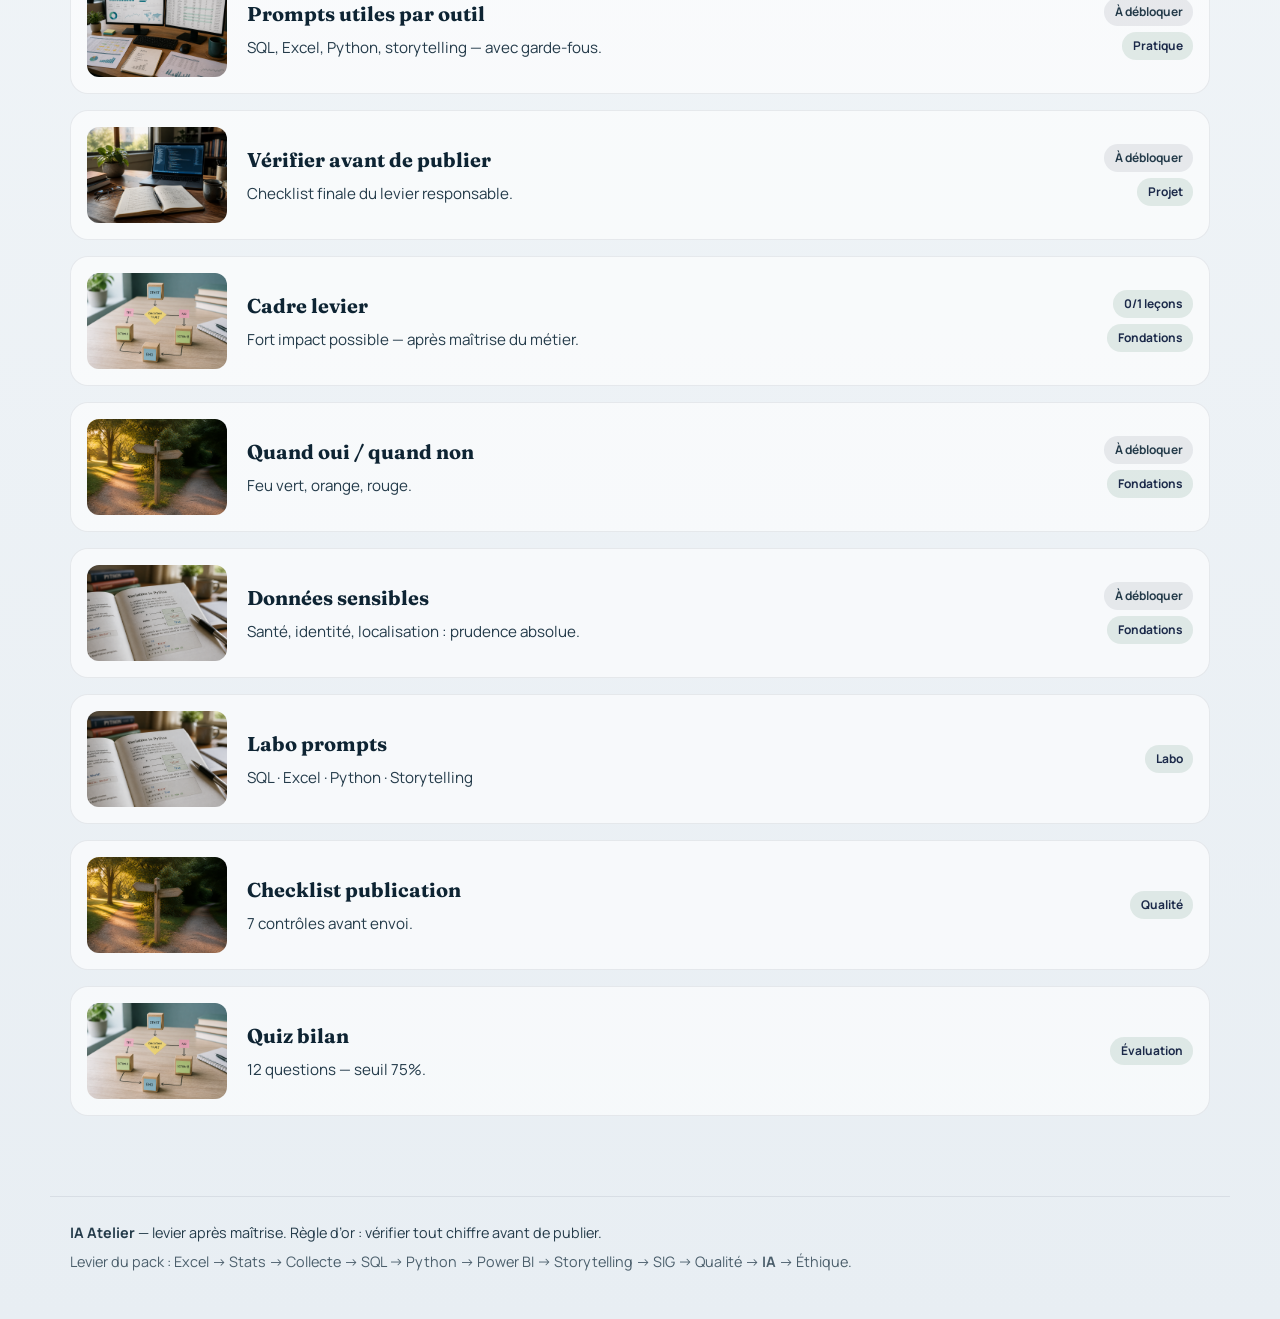
==== commit 219d19d3: "Reorder DA and S&E campus paths for logical mastery progression. Co-authored-by: Cursor <cursoragent" ====
--- a/08_ia-atelier/index.html
+++ b/08_ia-atelier/index.html
@@ -98,7 +98,7 @@
   <main id="main"></main>
   <footer class="site-footer">
     <p><strong>IA Atelier</strong> — levier après maîtrise. Règle d’or : vérifier tout chiffre avant de publier.</p>
-    <p class="footer-note">Levier du pack (en dernier) : Collecte → SQL → Excel → Stats → Python → Power BI → Storytelling → <strong>IA</strong>.</p>
+    <p class="footer-note">Levier du pack : Excel → Stats → Collecte → SQL → Python → Power BI → Storytelling → SIG → Qualité → <strong>IA</strong> → Éthique.</p>
   </footer>
   <script src="js/content.js"></script>
   <script src="js/prompt-lab.js"></script>
